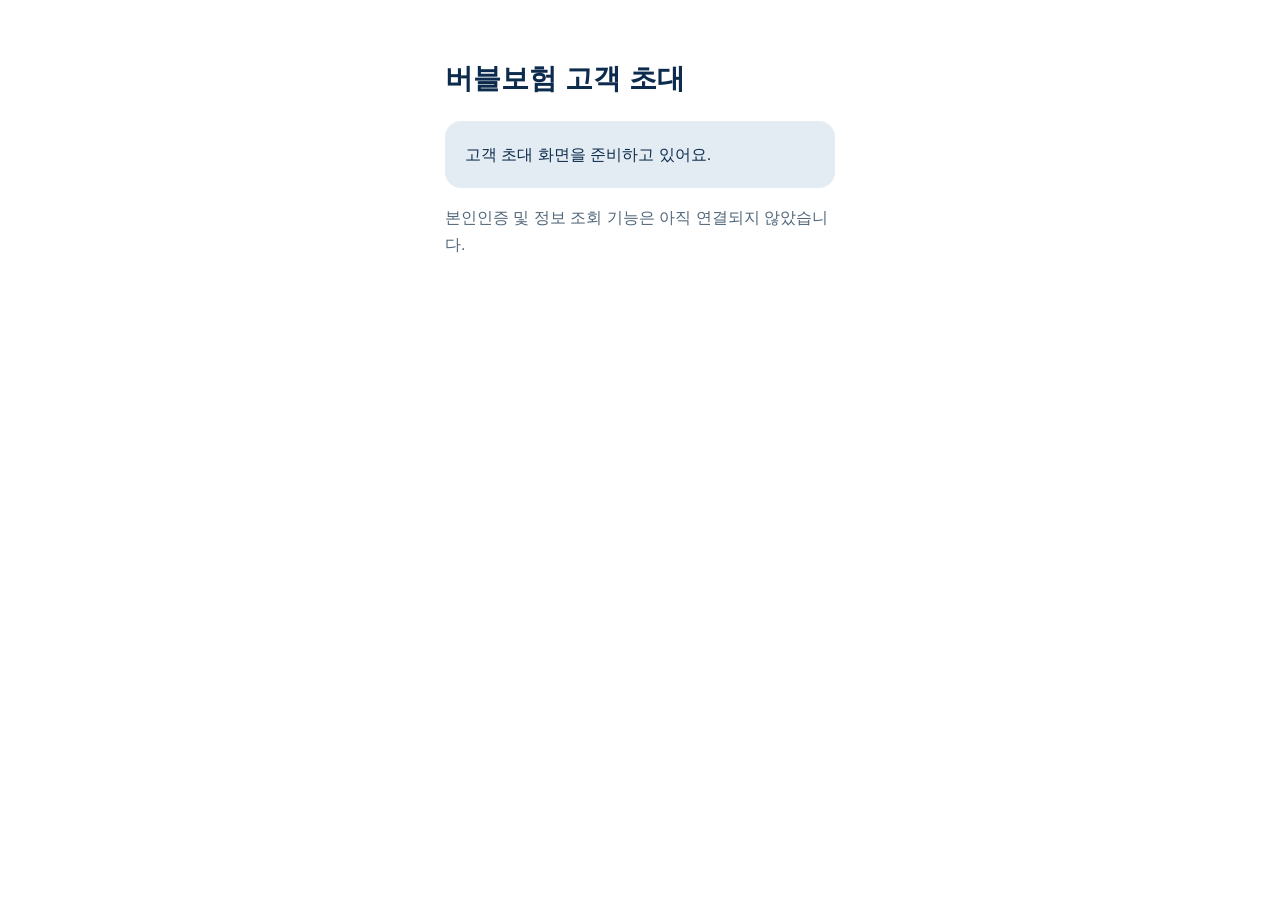
==== invite.html @ 8c45ebaf "Publish approved Bubble Insurance app without design changes" ====
<!doctype html><html lang="ko"><meta charset="utf-8"><meta name="viewport" content="width=device-width,initial-scale=1"><title>버블보험 · 고객 초대</title><style>body{margin:0;background:white;color:#0d2c4d;font:16px/1.7 sans-serif}main{max-width:390px;padding:36px 24px;margin:auto}h1{font-size:28px}p{color:#52677a}.notice{padding:20px;background:#e3ecf3;border-radius:16px}</style><main><h1>버블보험 고객 초대</h1><div class="notice">고객 초대 화면을 준비하고 있어요.</div><p>본인인증 및 정보 조회 기능은 아직 연결되지 않았습니다.</p></main></html>
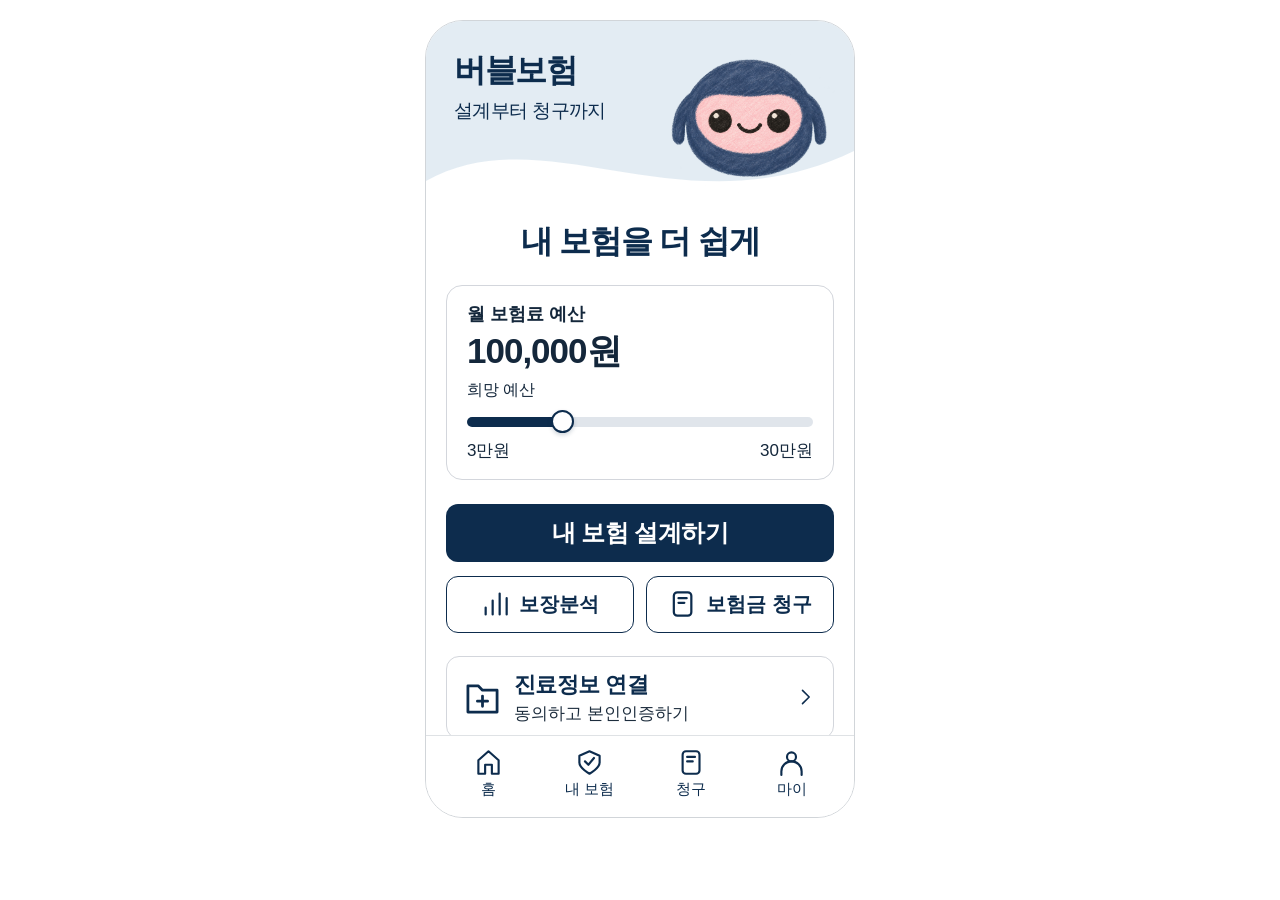
==== commit dff1b489: "Use the approved customer screen as the invitation landing page" ====
--- a/invite.html
+++ b/invite.html
@@ -1 +1,5 @@
-<!doctype html><html lang="ko"><meta charset="utf-8"><meta name="viewport" content="width=device-width,initial-scale=1"><title>버블보험 · 고객 초대</title><style>body{margin:0;background:white;color:#0d2c4d;font:16px/1.7 sans-serif}main{max-width:390px;padding:36px 24px;margin:auto}h1{font-size:28px}p{color:#52677a}.notice{padding:20px;background:#e3ecf3;border-radius:16px}</style><main><h1>버블보험 고객 초대</h1><div class="notice">고객 초대 화면을 준비하고 있어요.</div><p>본인인증 및 정보 조회 기능은 아직 연결되지 않았습니다.</p></main></html>+<!doctype html><html lang="ko"><head><meta charset="utf-8"><meta name="viewport" content="width=device-width,initial-scale=1"><meta name="theme-color" content="#e3ecf3"><title>버블보험 · 고객</title><style>
+*{box-sizing:border-box}body{margin:0;background:#fff;color:#0d2c4d;font-family:Arial,"Noto Sans KR",sans-serif;padding-bottom:calc(82px + env(safe-area-inset-bottom,0px))}button,input{font:inherit}button{color:inherit;cursor:pointer;background:none;border:0}button:focus-visible,input:focus-visible{outline:3px solid #86a6c4;outline-offset:3px}svg{width:28px;height:28px;flex-shrink:0}.phone{max-width:430px;margin:20px auto 0;border:1px solid #d1d5d9;border-radius:38px;overflow:hidden;container-type:inline-size;min-height:calc(100dvh - 102px)}header{height:174px;position:relative;background:#e3ecf3;padding:28px 28px 0}.brand{font-size:32px;font-weight:1000;letter-spacing:-1.5px}header p{font-size:19px;margin:5px 0 0;letter-spacing:-.6px}header img{position:absolute;width:45cqw;height:auto;right:8px;top:0;z-index:1}.wave{position:absolute;left:0;bottom:-1px;width:100%;height:45px}.content{padding:12px 20px 28px}h1{text-align:center;font-size:32px;letter-spacing:-1.2px;margin:13px 0 21px;font-weight:900}.budget{border:1px solid #d3d6dc;border-radius:16px;padding:16px 20px 17px;color:#14273b}.budget label{font-size:18px;font-weight:650}.amount{display:block;font-size:35px;line-height:1.45;font-weight:800;letter-spacing:-1px}.hint{font-size:16px;margin:3px 0 16px}.range{appearance:none;width:100%;height:10px;border-radius:10px;display:block;margin:0;background:linear-gradient(to right,#0d2c4d 25.93%,#e0e5eb 25.93%)}.range::-webkit-slider-thumb{appearance:none;width:23px;height:23px;border:2px solid #0d2c4d;background:white;border-radius:50%;box-shadow:0 2px 4px #0d2c4d33}.range::-moz-range-thumb{width:20px;height:20px;border:2px solid #0d2c4d;background:white;border-radius:50%}.limits{display:flex;justify-content:space-between;font-size:17px;margin-top:12px}.primary{width:100%;height:58px;border-radius:12px;background:#0d2c4d;color:white;font-weight:750;font-size:24px;margin:24px 0 14px;letter-spacing:-.6px}.pair{display:grid;grid-template-columns:1fr 1fr;gap:12px}.secondary{height:57px;display:flex;gap:10px;align-items:center;justify-content:center;border:1.4px solid #0d2c4d;border-radius:12px;font-weight:700;font-size:20px;white-space:nowrap}.link-record{display:flex;align-items:center;gap:14px;width:100%;text-align:left;border:1px solid #d3d6dc;border-radius:13px;padding:13px 18px;margin-top:23px}.link-record>svg:first-child{width:35px;height:35px}.link-record span{flex:1}.link-record b{display:block;font-size:22px;letter-spacing:-.6px}.link-record small{display:block;font-size:17px;color:#1d2d3d;margin-top:2px}.link-record>svg:last-child{width:20px}.bottomnav{position:fixed;bottom:0;left:50%;transform:translateX(-50%);width:100%;max-width:430px;background:white;border-top:1px solid #dfe2e5;display:grid;grid-template-columns:repeat(4,1fr);height:calc(82px + env(safe-area-inset-bottom,0px));padding:13px 12px calc(16px + env(safe-area-inset-bottom,0px));z-index:20}.bottomnav button{display:flex;align-items:center;flex-direction:column;gap:4px;font-size:15px;padding:0}.bottomnav svg{width:27px;height:27px}#toast{display:none;position:fixed;bottom:calc(94px + env(safe-area-inset-bottom,0px));left:50%;transform:translateX(-50%);background:#0d2c4d;color:white;padding:14px 20px;border-radius:12px;width:max-content;max-width:90%;font-size:14px;z-index:30;line-height:1.5}@media(max-width:450px){.phone{margin:0 auto;border:0;border-radius:0;min-height:calc(100dvh - 82px)}header{padding-left:24px;padding-right:24px}}@media(max-width:370px){header{padding-left:20px;height:160px}.brand{font-size:29px}header p{font-size:17px}h1{font-size:29px}.content{padding-left:18px;padding-right:18px}.secondary{font-size:18px;gap:7px}.link-record{padding:12px;gap:10px}.link-record b{font-size:20px}.link-record small{font-size:15px}}
+</style></head><body><main class="phone"><header><div class="brand">버블보험</div><p>설계부터 청구까지</p><img src="assets/bubble.png" alt="버블이"><svg class="wave" viewBox="0 0 600 60" preserveAspectRatio="none" aria-hidden="true"><path d="M0 40C170-50 360 110 600 0V60H0Z" fill="white"/></svg></header><section class="content"><h1>내 보험을 더 쉽게</h1><div class="budget"><label for="budget">월 보험료 예산</label><output class="amount" id="amount" for="budget">100,000원</output><p class="hint">희망 예산</p><input id="budget" class="range" type="range" min="30000" max="300000" step="10000" value="100000" aria-label="월 보험료 예산"><div class="limits"><span>3만원</span><span>30만원</span></div></div><button class="primary" data-action="design">내 보험 설계하기</button><div class="pair"><button class="secondary" data-action="analysis"><svg viewBox="0 0 24 24" fill="none" stroke="currentColor" stroke-width="1.9" stroke-linecap="round" stroke-linejoin="round" aria-hidden="true"><path d="M4 21v-6M10 21V9M16 21V3M22 21V7"/></svg>보장분석</button><button class="secondary" data-action="claim"><svg viewBox="0 0 24 24" fill="none" stroke="currentColor" stroke-width="1.9" stroke-linecap="round" stroke-linejoin="round" aria-hidden="true"><rect x="5" y="2" width="15" height="20" rx="3"/><path d="M9 7h7M9 11h5"/></svg>보험금 청구</button></div><button class="link-record" data-action="connect"><svg viewBox="0 0 24 24" fill="none" stroke="currentColor" stroke-width="1.9" stroke-linecap="round" stroke-linejoin="round" aria-hidden="true"><path d="M2 7V4h7l3 3h10v15H2Z"/><path d="M12 11v7M8.5 14.5h7"/></svg><span><b>진료정보 연결</b><small>동의하고 본인인증하기</small></span><svg viewBox="0 0 24 24" fill="none" stroke="currentColor" stroke-width="1.9" stroke-linecap="round" stroke-linejoin="round" aria-hidden="true"><path d="m9 4 8 8-8 8"/></svg></button></section><nav class="bottomnav" aria-label="하단 메뉴"><button data-action="home"><svg viewBox="0 0 24 24" fill="none" stroke="currentColor" stroke-width="1.9" stroke-linecap="round" stroke-linejoin="round" aria-hidden="true"><path d="m3 10 9-8 9 8v12h-6v-8H9v8H3Z"/></svg><span>홈</span></button><button data-action="insurance"><svg viewBox="0 0 24 24" fill="none" stroke="currentColor" stroke-width="1.9" stroke-linecap="round" stroke-linejoin="round" aria-hidden="true"><path d="M12 2 3 6v6c0 5 9 10 9 10s9-5 9-10V6Z"/><path d="m8 11 3 3 5-6"/></svg><span>내 보험</span></button><button data-action="claim"><svg viewBox="0 0 24 24" fill="none" stroke="currentColor" stroke-width="1.9" stroke-linecap="round" stroke-linejoin="round" aria-hidden="true"><rect x="5" y="2" width="15" height="20" rx="3"/><path d="M9 7h7M9 11h5"/></svg><span>청구</span></button><button data-action="my"><svg viewBox="0 0 24 24" fill="none" stroke="currentColor" stroke-width="1.9" stroke-linecap="round" stroke-linejoin="round" aria-hidden="true"><circle cx="12" cy="7" r="4"/><path d="M3 23v-3a9 9 0 0 1 18 0v3"/></svg><span>마이</span></button></nav></main><div id="toast" role="status"></div><script>
+const budget=document.querySelector('#budget'),amount=document.querySelector('#amount');function updateBudget(){const value=Number(budget.value);amount.textContent=value.toLocaleString('ko-KR')+'원';budget.setAttribute('aria-valuetext',amount.textContent);const p=(value-30000)/270000*100;budget.style.background='linear-gradient(to right,#0d2c4d '+p+'%,#e0e5eb '+p+'%)'}budget.addEventListener('input',updateBudget);updateBudget();let timer;function notice(message){const t=document.querySelector('#toast');t.textContent=message;t.style.display='block';clearTimeout(timer);timer=setTimeout(()=>t.style.display='none',3500)}const messages={design:'보험 설계 기능은 준비 중입니다.',analysis:'보장분석 기능은 준비 중입니다.',claim:'보험금 청구 기능은 아직 연결되지 않았습니다.',connect:'본인인증 및 진료정보 조회는 아직 연결되지 않았습니다.',insurance:'보험 정보 연결을 준비 중입니다.',my:'마이페이지는 준비 중입니다.'};document.querySelectorAll('[data-action]').forEach(b=>b.onclick=()=>{if(b.dataset.action==='home')window.scrollTo({top:0,behavior:'smooth'});else notice(messages[b.dataset.action])});
+</script></body></html>
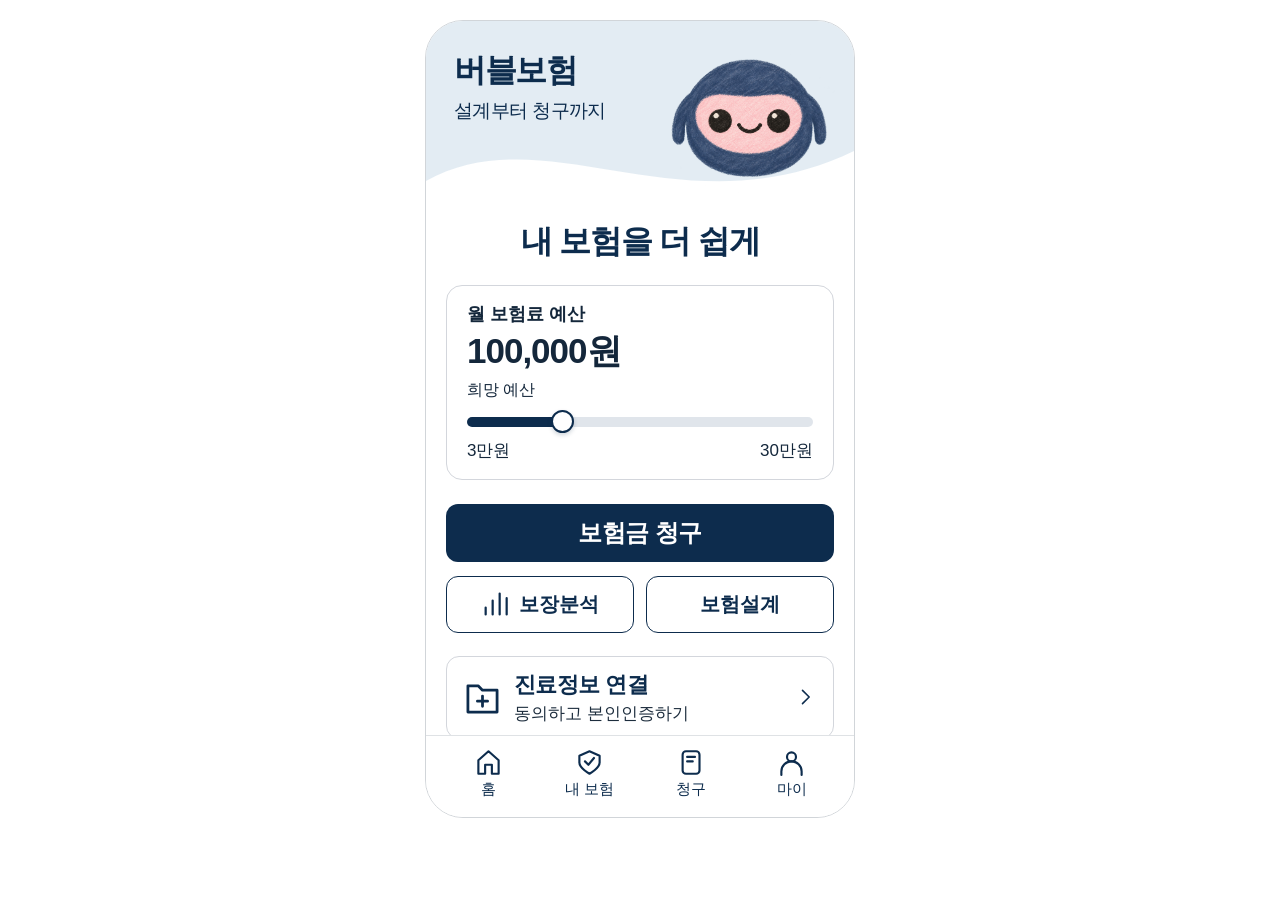
==== commit dbb9d790: "Order customer actions as claim, coverage analysis, and insurance planning" ====
--- a/invite.html
+++ b/invite.html
@@ -1,5 +1,5 @@
 <!doctype html><html lang="ko"><head><meta charset="utf-8"><meta name="viewport" content="width=device-width,initial-scale=1"><meta name="theme-color" content="#e3ecf3"><title>버블보험 · 고객</title><style>
 *{box-sizing:border-box}body{margin:0;background:#fff;color:#0d2c4d;font-family:Arial,"Noto Sans KR",sans-serif;padding-bottom:calc(82px + env(safe-area-inset-bottom,0px))}button,input{font:inherit}button{color:inherit;cursor:pointer;background:none;border:0}button:focus-visible,input:focus-visible{outline:3px solid #86a6c4;outline-offset:3px}svg{width:28px;height:28px;flex-shrink:0}.phone{max-width:430px;margin:20px auto 0;border:1px solid #d1d5d9;border-radius:38px;overflow:hidden;container-type:inline-size;min-height:calc(100dvh - 102px)}header{height:174px;position:relative;background:#e3ecf3;padding:28px 28px 0}.brand{font-size:32px;font-weight:1000;letter-spacing:-1.5px}header p{font-size:19px;margin:5px 0 0;letter-spacing:-.6px}header img{position:absolute;width:45cqw;height:auto;right:8px;top:0;z-index:1}.wave{position:absolute;left:0;bottom:-1px;width:100%;height:45px}.content{padding:12px 20px 28px}h1{text-align:center;font-size:32px;letter-spacing:-1.2px;margin:13px 0 21px;font-weight:900}.budget{border:1px solid #d3d6dc;border-radius:16px;padding:16px 20px 17px;color:#14273b}.budget label{font-size:18px;font-weight:650}.amount{display:block;font-size:35px;line-height:1.45;font-weight:800;letter-spacing:-1px}.hint{font-size:16px;margin:3px 0 16px}.range{appearance:none;width:100%;height:10px;border-radius:10px;display:block;margin:0;background:linear-gradient(to right,#0d2c4d 25.93%,#e0e5eb 25.93%)}.range::-webkit-slider-thumb{appearance:none;width:23px;height:23px;border:2px solid #0d2c4d;background:white;border-radius:50%;box-shadow:0 2px 4px #0d2c4d33}.range::-moz-range-thumb{width:20px;height:20px;border:2px solid #0d2c4d;background:white;border-radius:50%}.limits{display:flex;justify-content:space-between;font-size:17px;margin-top:12px}.primary{width:100%;height:58px;border-radius:12px;background:#0d2c4d;color:white;font-weight:750;font-size:24px;margin:24px 0 14px;letter-spacing:-.6px}.pair{display:grid;grid-template-columns:1fr 1fr;gap:12px}.secondary{height:57px;display:flex;gap:10px;align-items:center;justify-content:center;border:1.4px solid #0d2c4d;border-radius:12px;font-weight:700;font-size:20px;white-space:nowrap}.link-record{display:flex;align-items:center;gap:14px;width:100%;text-align:left;border:1px solid #d3d6dc;border-radius:13px;padding:13px 18px;margin-top:23px}.link-record>svg:first-child{width:35px;height:35px}.link-record span{flex:1}.link-record b{display:block;font-size:22px;letter-spacing:-.6px}.link-record small{display:block;font-size:17px;color:#1d2d3d;margin-top:2px}.link-record>svg:last-child{width:20px}.bottomnav{position:fixed;bottom:0;left:50%;transform:translateX(-50%);width:100%;max-width:430px;background:white;border-top:1px solid #dfe2e5;display:grid;grid-template-columns:repeat(4,1fr);height:calc(82px + env(safe-area-inset-bottom,0px));padding:13px 12px calc(16px + env(safe-area-inset-bottom,0px));z-index:20}.bottomnav button{display:flex;align-items:center;flex-direction:column;gap:4px;font-size:15px;padding:0}.bottomnav svg{width:27px;height:27px}#toast{display:none;position:fixed;bottom:calc(94px + env(safe-area-inset-bottom,0px));left:50%;transform:translateX(-50%);background:#0d2c4d;color:white;padding:14px 20px;border-radius:12px;width:max-content;max-width:90%;font-size:14px;z-index:30;line-height:1.5}@media(max-width:450px){.phone{margin:0 auto;border:0;border-radius:0;min-height:calc(100dvh - 82px)}header{padding-left:24px;padding-right:24px}}@media(max-width:370px){header{padding-left:20px;height:160px}.brand{font-size:29px}header p{font-size:17px}h1{font-size:29px}.content{padding-left:18px;padding-right:18px}.secondary{font-size:18px;gap:7px}.link-record{padding:12px;gap:10px}.link-record b{font-size:20px}.link-record small{font-size:15px}}
-</style></head><body><main class="phone"><header><div class="brand">버블보험</div><p>설계부터 청구까지</p><img src="assets/bubble.png" alt="버블이"><svg class="wave" viewBox="0 0 600 60" preserveAspectRatio="none" aria-hidden="true"><path d="M0 40C170-50 360 110 600 0V60H0Z" fill="white"/></svg></header><section class="content"><h1>내 보험을 더 쉽게</h1><div class="budget"><label for="budget">월 보험료 예산</label><output class="amount" id="amount" for="budget">100,000원</output><p class="hint">희망 예산</p><input id="budget" class="range" type="range" min="30000" max="300000" step="10000" value="100000" aria-label="월 보험료 예산"><div class="limits"><span>3만원</span><span>30만원</span></div></div><button class="primary" data-action="design">내 보험 설계하기</button><div class="pair"><button class="secondary" data-action="analysis"><svg viewBox="0 0 24 24" fill="none" stroke="currentColor" stroke-width="1.9" stroke-linecap="round" stroke-linejoin="round" aria-hidden="true"><path d="M4 21v-6M10 21V9M16 21V3M22 21V7"/></svg>보장분석</button><button class="secondary" data-action="claim"><svg viewBox="0 0 24 24" fill="none" stroke="currentColor" stroke-width="1.9" stroke-linecap="round" stroke-linejoin="round" aria-hidden="true"><rect x="5" y="2" width="15" height="20" rx="3"/><path d="M9 7h7M9 11h5"/></svg>보험금 청구</button></div><button class="link-record" data-action="connect"><svg viewBox="0 0 24 24" fill="none" stroke="currentColor" stroke-width="1.9" stroke-linecap="round" stroke-linejoin="round" aria-hidden="true"><path d="M2 7V4h7l3 3h10v15H2Z"/><path d="M12 11v7M8.5 14.5h7"/></svg><span><b>진료정보 연결</b><small>동의하고 본인인증하기</small></span><svg viewBox="0 0 24 24" fill="none" stroke="currentColor" stroke-width="1.9" stroke-linecap="round" stroke-linejoin="round" aria-hidden="true"><path d="m9 4 8 8-8 8"/></svg></button></section><nav class="bottomnav" aria-label="하단 메뉴"><button data-action="home"><svg viewBox="0 0 24 24" fill="none" stroke="currentColor" stroke-width="1.9" stroke-linecap="round" stroke-linejoin="round" aria-hidden="true"><path d="m3 10 9-8 9 8v12h-6v-8H9v8H3Z"/></svg><span>홈</span></button><button data-action="insurance"><svg viewBox="0 0 24 24" fill="none" stroke="currentColor" stroke-width="1.9" stroke-linecap="round" stroke-linejoin="round" aria-hidden="true"><path d="M12 2 3 6v6c0 5 9 10 9 10s9-5 9-10V6Z"/><path d="m8 11 3 3 5-6"/></svg><span>내 보험</span></button><button data-action="claim"><svg viewBox="0 0 24 24" fill="none" stroke="currentColor" stroke-width="1.9" stroke-linecap="round" stroke-linejoin="round" aria-hidden="true"><rect x="5" y="2" width="15" height="20" rx="3"/><path d="M9 7h7M9 11h5"/></svg><span>청구</span></button><button data-action="my"><svg viewBox="0 0 24 24" fill="none" stroke="currentColor" stroke-width="1.9" stroke-linecap="round" stroke-linejoin="round" aria-hidden="true"><circle cx="12" cy="7" r="4"/><path d="M3 23v-3a9 9 0 0 1 18 0v3"/></svg><span>마이</span></button></nav></main><div id="toast" role="status"></div><script>
+</style></head><body><main class="phone"><header><div class="brand">버블보험</div><p>설계부터 청구까지</p><img src="assets/bubble.png" alt="버블이"><svg class="wave" viewBox="0 0 600 60" preserveAspectRatio="none" aria-hidden="true"><path d="M0 40C170-50 360 110 600 0V60H0Z" fill="white"/></svg></header><section class="content"><h1>내 보험을 더 쉽게</h1><div class="budget"><label for="budget">월 보험료 예산</label><output class="amount" id="amount" for="budget">100,000원</output><p class="hint">희망 예산</p><input id="budget" class="range" type="range" min="30000" max="300000" step="10000" value="100000" aria-label="월 보험료 예산"><div class="limits"><span>3만원</span><span>30만원</span></div></div><button class="primary" data-action="claim">보험금 청구</button><div class="pair"><button class="secondary" data-action="analysis"><svg viewBox="0 0 24 24" fill="none" stroke="currentColor" stroke-width="1.9" stroke-linecap="round" stroke-linejoin="round" aria-hidden="true"><path d="M4 21v-6M10 21V9M16 21V3M22 21V7"/></svg>보장분석</button><button class="secondary" data-action="design">보험설계</button></div><button class="link-record" data-action="connect"><svg viewBox="0 0 24 24" fill="none" stroke="currentColor" stroke-width="1.9" stroke-linecap="round" stroke-linejoin="round" aria-hidden="true"><path d="M2 7V4h7l3 3h10v15H2Z"/><path d="M12 11v7M8.5 14.5h7"/></svg><span><b>진료정보 연결</b><small>동의하고 본인인증하기</small></span><svg viewBox="0 0 24 24" fill="none" stroke="currentColor" stroke-width="1.9" stroke-linecap="round" stroke-linejoin="round" aria-hidden="true"><path d="m9 4 8 8-8 8"/></svg></button></section><nav class="bottomnav" aria-label="하단 메뉴"><button data-action="home"><svg viewBox="0 0 24 24" fill="none" stroke="currentColor" stroke-width="1.9" stroke-linecap="round" stroke-linejoin="round" aria-hidden="true"><path d="m3 10 9-8 9 8v12h-6v-8H9v8H3Z"/></svg><span>홈</span></button><button data-action="insurance"><svg viewBox="0 0 24 24" fill="none" stroke="currentColor" stroke-width="1.9" stroke-linecap="round" stroke-linejoin="round" aria-hidden="true"><path d="M12 2 3 6v6c0 5 9 10 9 10s9-5 9-10V6Z"/><path d="m8 11 3 3 5-6"/></svg><span>내 보험</span></button><button data-action="claim"><svg viewBox="0 0 24 24" fill="none" stroke="currentColor" stroke-width="1.9" stroke-linecap="round" stroke-linejoin="round" aria-hidden="true"><rect x="5" y="2" width="15" height="20" rx="3"/><path d="M9 7h7M9 11h5"/></svg><span>청구</span></button><button data-action="my"><svg viewBox="0 0 24 24" fill="none" stroke="currentColor" stroke-width="1.9" stroke-linecap="round" stroke-linejoin="round" aria-hidden="true"><circle cx="12" cy="7" r="4"/><path d="M3 23v-3a9 9 0 0 1 18 0v3"/></svg><span>마이</span></button></nav></main><div id="toast" role="status"></div><script>
 const budget=document.querySelector('#budget'),amount=document.querySelector('#amount');function updateBudget(){const value=Number(budget.value);amount.textContent=value.toLocaleString('ko-KR')+'원';budget.setAttribute('aria-valuetext',amount.textContent);const p=(value-30000)/270000*100;budget.style.background='linear-gradient(to right,#0d2c4d '+p+'%,#e0e5eb '+p+'%)'}budget.addEventListener('input',updateBudget);updateBudget();let timer;function notice(message){const t=document.querySelector('#toast');t.textContent=message;t.style.display='block';clearTimeout(timer);timer=setTimeout(()=>t.style.display='none',3500)}const messages={design:'보험 설계 기능은 준비 중입니다.',analysis:'보장분석 기능은 준비 중입니다.',claim:'보험금 청구 기능은 아직 연결되지 않았습니다.',connect:'본인인증 및 진료정보 조회는 아직 연결되지 않았습니다.',insurance:'보험 정보 연결을 준비 중입니다.',my:'마이페이지는 준비 중입니다.'};document.querySelectorAll('[data-action]').forEach(b=>b.onclick=()=>{if(b.dataset.action==='home')window.scrollTo({top:0,behavior:'smooth'});else notice(messages[b.dataset.action])});
 </script></body></html>
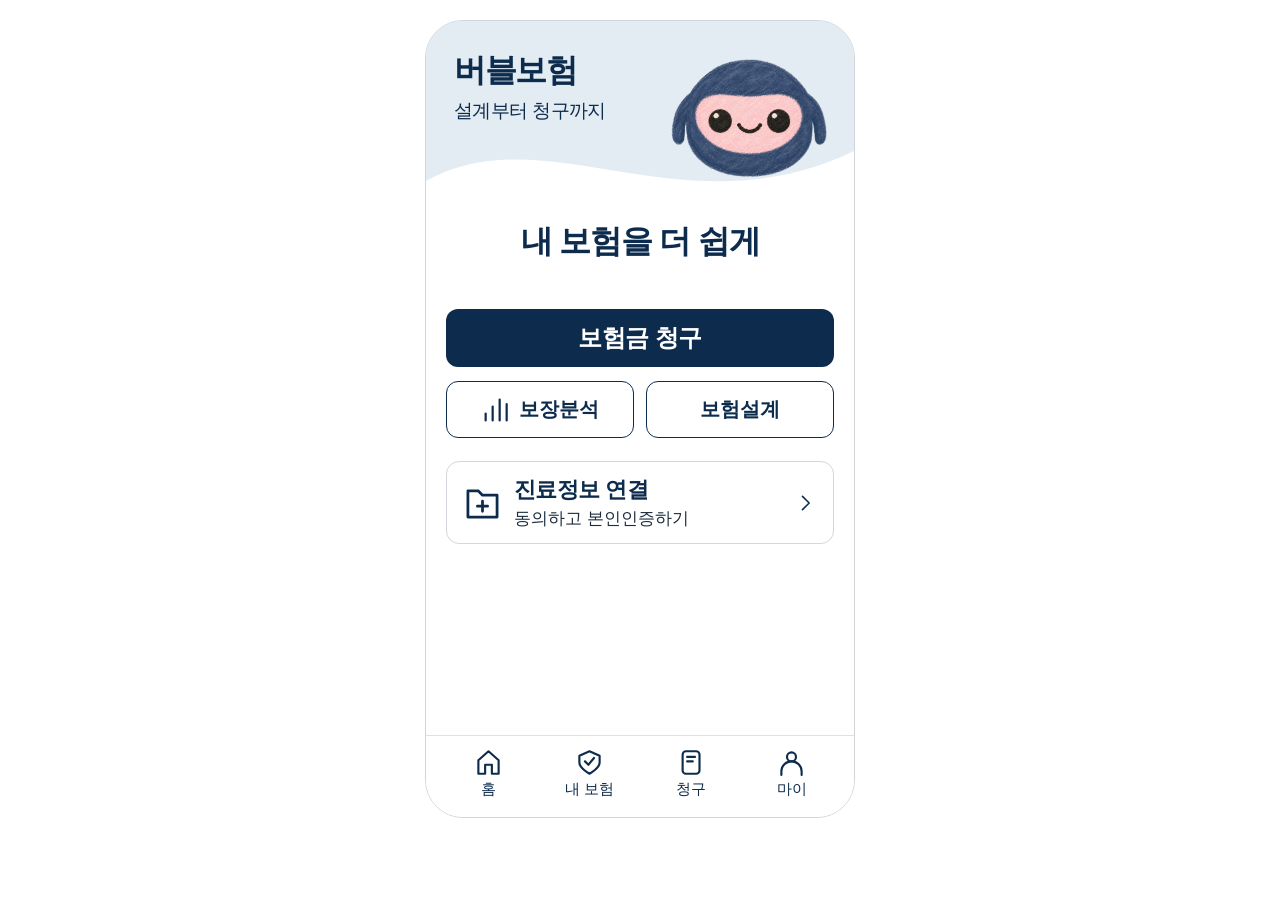
==== commit 72c30f4d: "Show the insurance budget slider only after selecting insurance planning" ====
--- a/invite.html
+++ b/invite.html
@@ -1,5 +1,5 @@
 <!doctype html><html lang="ko"><head><meta charset="utf-8"><meta name="viewport" content="width=device-width,initial-scale=1"><meta name="theme-color" content="#e3ecf3"><title>버블보험 · 고객</title><style>
 *{box-sizing:border-box}body{margin:0;background:#fff;color:#0d2c4d;font-family:Arial,"Noto Sans KR",sans-serif;padding-bottom:calc(82px + env(safe-area-inset-bottom,0px))}button,input{font:inherit}button{color:inherit;cursor:pointer;background:none;border:0}button:focus-visible,input:focus-visible{outline:3px solid #86a6c4;outline-offset:3px}svg{width:28px;height:28px;flex-shrink:0}.phone{max-width:430px;margin:20px auto 0;border:1px solid #d1d5d9;border-radius:38px;overflow:hidden;container-type:inline-size;min-height:calc(100dvh - 102px)}header{height:174px;position:relative;background:#e3ecf3;padding:28px 28px 0}.brand{font-size:32px;font-weight:1000;letter-spacing:-1.5px}header p{font-size:19px;margin:5px 0 0;letter-spacing:-.6px}header img{position:absolute;width:45cqw;height:auto;right:8px;top:0;z-index:1}.wave{position:absolute;left:0;bottom:-1px;width:100%;height:45px}.content{padding:12px 20px 28px}h1{text-align:center;font-size:32px;letter-spacing:-1.2px;margin:13px 0 21px;font-weight:900}.budget{border:1px solid #d3d6dc;border-radius:16px;padding:16px 20px 17px;color:#14273b}.budget label{font-size:18px;font-weight:650}.amount{display:block;font-size:35px;line-height:1.45;font-weight:800;letter-spacing:-1px}.hint{font-size:16px;margin:3px 0 16px}.range{appearance:none;width:100%;height:10px;border-radius:10px;display:block;margin:0;background:linear-gradient(to right,#0d2c4d 25.93%,#e0e5eb 25.93%)}.range::-webkit-slider-thumb{appearance:none;width:23px;height:23px;border:2px solid #0d2c4d;background:white;border-radius:50%;box-shadow:0 2px 4px #0d2c4d33}.range::-moz-range-thumb{width:20px;height:20px;border:2px solid #0d2c4d;background:white;border-radius:50%}.limits{display:flex;justify-content:space-between;font-size:17px;margin-top:12px}.primary{width:100%;height:58px;border-radius:12px;background:#0d2c4d;color:white;font-weight:750;font-size:24px;margin:24px 0 14px;letter-spacing:-.6px}.pair{display:grid;grid-template-columns:1fr 1fr;gap:12px}.secondary{height:57px;display:flex;gap:10px;align-items:center;justify-content:center;border:1.4px solid #0d2c4d;border-radius:12px;font-weight:700;font-size:20px;white-space:nowrap}.link-record{display:flex;align-items:center;gap:14px;width:100%;text-align:left;border:1px solid #d3d6dc;border-radius:13px;padding:13px 18px;margin-top:23px}.link-record>svg:first-child{width:35px;height:35px}.link-record span{flex:1}.link-record b{display:block;font-size:22px;letter-spacing:-.6px}.link-record small{display:block;font-size:17px;color:#1d2d3d;margin-top:2px}.link-record>svg:last-child{width:20px}.bottomnav{position:fixed;bottom:0;left:50%;transform:translateX(-50%);width:100%;max-width:430px;background:white;border-top:1px solid #dfe2e5;display:grid;grid-template-columns:repeat(4,1fr);height:calc(82px + env(safe-area-inset-bottom,0px));padding:13px 12px calc(16px + env(safe-area-inset-bottom,0px));z-index:20}.bottomnav button{display:flex;align-items:center;flex-direction:column;gap:4px;font-size:15px;padding:0}.bottomnav svg{width:27px;height:27px}#toast{display:none;position:fixed;bottom:calc(94px + env(safe-area-inset-bottom,0px));left:50%;transform:translateX(-50%);background:#0d2c4d;color:white;padding:14px 20px;border-radius:12px;width:max-content;max-width:90%;font-size:14px;z-index:30;line-height:1.5}@media(max-width:450px){.phone{margin:0 auto;border:0;border-radius:0;min-height:calc(100dvh - 82px)}header{padding-left:24px;padding-right:24px}}@media(max-width:370px){header{padding-left:20px;height:160px}.brand{font-size:29px}header p{font-size:17px}h1{font-size:29px}.content{padding-left:18px;padding-right:18px}.secondary{font-size:18px;gap:7px}.link-record{padding:12px;gap:10px}.link-record b{font-size:20px}.link-record small{font-size:15px}}
-</style></head><body><main class="phone"><header><div class="brand">버블보험</div><p>설계부터 청구까지</p><img src="assets/bubble.png" alt="버블이"><svg class="wave" viewBox="0 0 600 60" preserveAspectRatio="none" aria-hidden="true"><path d="M0 40C170-50 360 110 600 0V60H0Z" fill="white"/></svg></header><section class="content"><h1>내 보험을 더 쉽게</h1><div class="budget"><label for="budget">월 보험료 예산</label><output class="amount" id="amount" for="budget">100,000원</output><p class="hint">희망 예산</p><input id="budget" class="range" type="range" min="30000" max="300000" step="10000" value="100000" aria-label="월 보험료 예산"><div class="limits"><span>3만원</span><span>30만원</span></div></div><button class="primary" data-action="claim">보험금 청구</button><div class="pair"><button class="secondary" data-action="analysis"><svg viewBox="0 0 24 24" fill="none" stroke="currentColor" stroke-width="1.9" stroke-linecap="round" stroke-linejoin="round" aria-hidden="true"><path d="M4 21v-6M10 21V9M16 21V3M22 21V7"/></svg>보장분석</button><button class="secondary" data-action="design">보험설계</button></div><button class="link-record" data-action="connect"><svg viewBox="0 0 24 24" fill="none" stroke="currentColor" stroke-width="1.9" stroke-linecap="round" stroke-linejoin="round" aria-hidden="true"><path d="M2 7V4h7l3 3h10v15H2Z"/><path d="M12 11v7M8.5 14.5h7"/></svg><span><b>진료정보 연결</b><small>동의하고 본인인증하기</small></span><svg viewBox="0 0 24 24" fill="none" stroke="currentColor" stroke-width="1.9" stroke-linecap="round" stroke-linejoin="round" aria-hidden="true"><path d="m9 4 8 8-8 8"/></svg></button></section><nav class="bottomnav" aria-label="하단 메뉴"><button data-action="home"><svg viewBox="0 0 24 24" fill="none" stroke="currentColor" stroke-width="1.9" stroke-linecap="round" stroke-linejoin="round" aria-hidden="true"><path d="m3 10 9-8 9 8v12h-6v-8H9v8H3Z"/></svg><span>홈</span></button><button data-action="insurance"><svg viewBox="0 0 24 24" fill="none" stroke="currentColor" stroke-width="1.9" stroke-linecap="round" stroke-linejoin="round" aria-hidden="true"><path d="M12 2 3 6v6c0 5 9 10 9 10s9-5 9-10V6Z"/><path d="m8 11 3 3 5-6"/></svg><span>내 보험</span></button><button data-action="claim"><svg viewBox="0 0 24 24" fill="none" stroke="currentColor" stroke-width="1.9" stroke-linecap="round" stroke-linejoin="round" aria-hidden="true"><rect x="5" y="2" width="15" height="20" rx="3"/><path d="M9 7h7M9 11h5"/></svg><span>청구</span></button><button data-action="my"><svg viewBox="0 0 24 24" fill="none" stroke="currentColor" stroke-width="1.9" stroke-linecap="round" stroke-linejoin="round" aria-hidden="true"><circle cx="12" cy="7" r="4"/><path d="M3 23v-3a9 9 0 0 1 18 0v3"/></svg><span>마이</span></button></nav></main><div id="toast" role="status"></div><script>
-const budget=document.querySelector('#budget'),amount=document.querySelector('#amount');function updateBudget(){const value=Number(budget.value);amount.textContent=value.toLocaleString('ko-KR')+'원';budget.setAttribute('aria-valuetext',amount.textContent);const p=(value-30000)/270000*100;budget.style.background='linear-gradient(to right,#0d2c4d '+p+'%,#e0e5eb '+p+'%)'}budget.addEventListener('input',updateBudget);updateBudget();let timer;function notice(message){const t=document.querySelector('#toast');t.textContent=message;t.style.display='block';clearTimeout(timer);timer=setTimeout(()=>t.style.display='none',3500)}const messages={design:'보험 설계 기능은 준비 중입니다.',analysis:'보장분석 기능은 준비 중입니다.',claim:'보험금 청구 기능은 아직 연결되지 않았습니다.',connect:'본인인증 및 진료정보 조회는 아직 연결되지 않았습니다.',insurance:'보험 정보 연결을 준비 중입니다.',my:'마이페이지는 준비 중입니다.'};document.querySelectorAll('[data-action]').forEach(b=>b.onclick=()=>{if(b.dataset.action==='home')window.scrollTo({top:0,behavior:'smooth'});else notice(messages[b.dataset.action])});
+</style></head><body><main class="phone"><header><div class="brand">버블보험</div><p>설계부터 청구까지</p><img src="assets/bubble.png" alt="버블이"><svg class="wave" viewBox="0 0 600 60" preserveAspectRatio="none" aria-hidden="true"><path d="M0 40C170-50 360 110 600 0V60H0Z" fill="white"/></svg></header><section class="content"><h1>내 보험을 더 쉽게</h1><div class="budget" id="budgetPanel" hidden><label for="budget">월 보험료 예산</label><output class="amount" id="amount" for="budget">100,000원</output><p class="hint">희망 예산</p><input id="budget" class="range" type="range" min="30000" max="300000" step="10000" value="100000" aria-label="월 보험료 예산"><div class="limits"><span>3만원</span><span>30만원</span></div></div><button class="primary" data-action="claim">보험금 청구</button><div class="pair"><button class="secondary" data-action="analysis"><svg viewBox="0 0 24 24" fill="none" stroke="currentColor" stroke-width="1.9" stroke-linecap="round" stroke-linejoin="round" aria-hidden="true"><path d="M4 21v-6M10 21V9M16 21V3M22 21V7"/></svg>보장분석</button><button class="secondary" data-action="design" aria-controls="budgetPanel" aria-expanded="false">보험설계</button></div><button class="link-record" data-action="connect"><svg viewBox="0 0 24 24" fill="none" stroke="currentColor" stroke-width="1.9" stroke-linecap="round" stroke-linejoin="round" aria-hidden="true"><path d="M2 7V4h7l3 3h10v15H2Z"/><path d="M12 11v7M8.5 14.5h7"/></svg><span><b>진료정보 연결</b><small>동의하고 본인인증하기</small></span><svg viewBox="0 0 24 24" fill="none" stroke="currentColor" stroke-width="1.9" stroke-linecap="round" stroke-linejoin="round" aria-hidden="true"><path d="m9 4 8 8-8 8"/></svg></button></section><nav class="bottomnav" aria-label="하단 메뉴"><button data-action="home"><svg viewBox="0 0 24 24" fill="none" stroke="currentColor" stroke-width="1.9" stroke-linecap="round" stroke-linejoin="round" aria-hidden="true"><path d="m3 10 9-8 9 8v12h-6v-8H9v8H3Z"/></svg><span>홈</span></button><button data-action="insurance"><svg viewBox="0 0 24 24" fill="none" stroke="currentColor" stroke-width="1.9" stroke-linecap="round" stroke-linejoin="round" aria-hidden="true"><path d="M12 2 3 6v6c0 5 9 10 9 10s9-5 9-10V6Z"/><path d="m8 11 3 3 5-6"/></svg><span>내 보험</span></button><button data-action="claim"><svg viewBox="0 0 24 24" fill="none" stroke="currentColor" stroke-width="1.9" stroke-linecap="round" stroke-linejoin="round" aria-hidden="true"><rect x="5" y="2" width="15" height="20" rx="3"/><path d="M9 7h7M9 11h5"/></svg><span>청구</span></button><button data-action="my"><svg viewBox="0 0 24 24" fill="none" stroke="currentColor" stroke-width="1.9" stroke-linecap="round" stroke-linejoin="round" aria-hidden="true"><circle cx="12" cy="7" r="4"/><path d="M3 23v-3a9 9 0 0 1 18 0v3"/></svg><span>마이</span></button></nav></main><div id="toast" role="status"></div><script>
+const budget=document.querySelector('#budget'),amount=document.querySelector('#amount');function updateBudget(){const value=Number(budget.value);amount.textContent=value.toLocaleString('ko-KR')+'원';budget.setAttribute('aria-valuetext',amount.textContent);const p=(value-30000)/270000*100;budget.style.background='linear-gradient(to right,#0d2c4d '+p+'%,#e0e5eb '+p+'%)'}budget.addEventListener('input',updateBudget);updateBudget();let timer;function notice(message){const t=document.querySelector('#toast');t.textContent=message;t.style.display='block';clearTimeout(timer);timer=setTimeout(()=>t.style.display='none',3500)}const messages={design:'보험 설계 기능은 준비 중입니다.',analysis:'보장분석 기능은 준비 중입니다.',claim:'보험금 청구 기능은 아직 연결되지 않았습니다.',connect:'본인인증 및 진료정보 조회는 아직 연결되지 않았습니다.',insurance:'보험 정보 연결을 준비 중입니다.',my:'마이페이지는 준비 중입니다.'};document.querySelectorAll('[data-action]').forEach(b=>b.onclick=()=>{if(b.dataset.action==='design'){document.querySelector('#budgetPanel').hidden=false;b.setAttribute('aria-expanded','true');budget.focus({preventScroll:true});document.querySelector('#budgetPanel').scrollIntoView({behavior:'smooth',block:'center'});}else if(b.dataset.action==='home'){document.querySelector('#budgetPanel').hidden=true;document.querySelector('[data-action=design]').setAttribute('aria-expanded','false');window.scrollTo({top:0,behavior:'smooth'});}else notice(messages[b.dataset.action])});
 </script></body></html>
